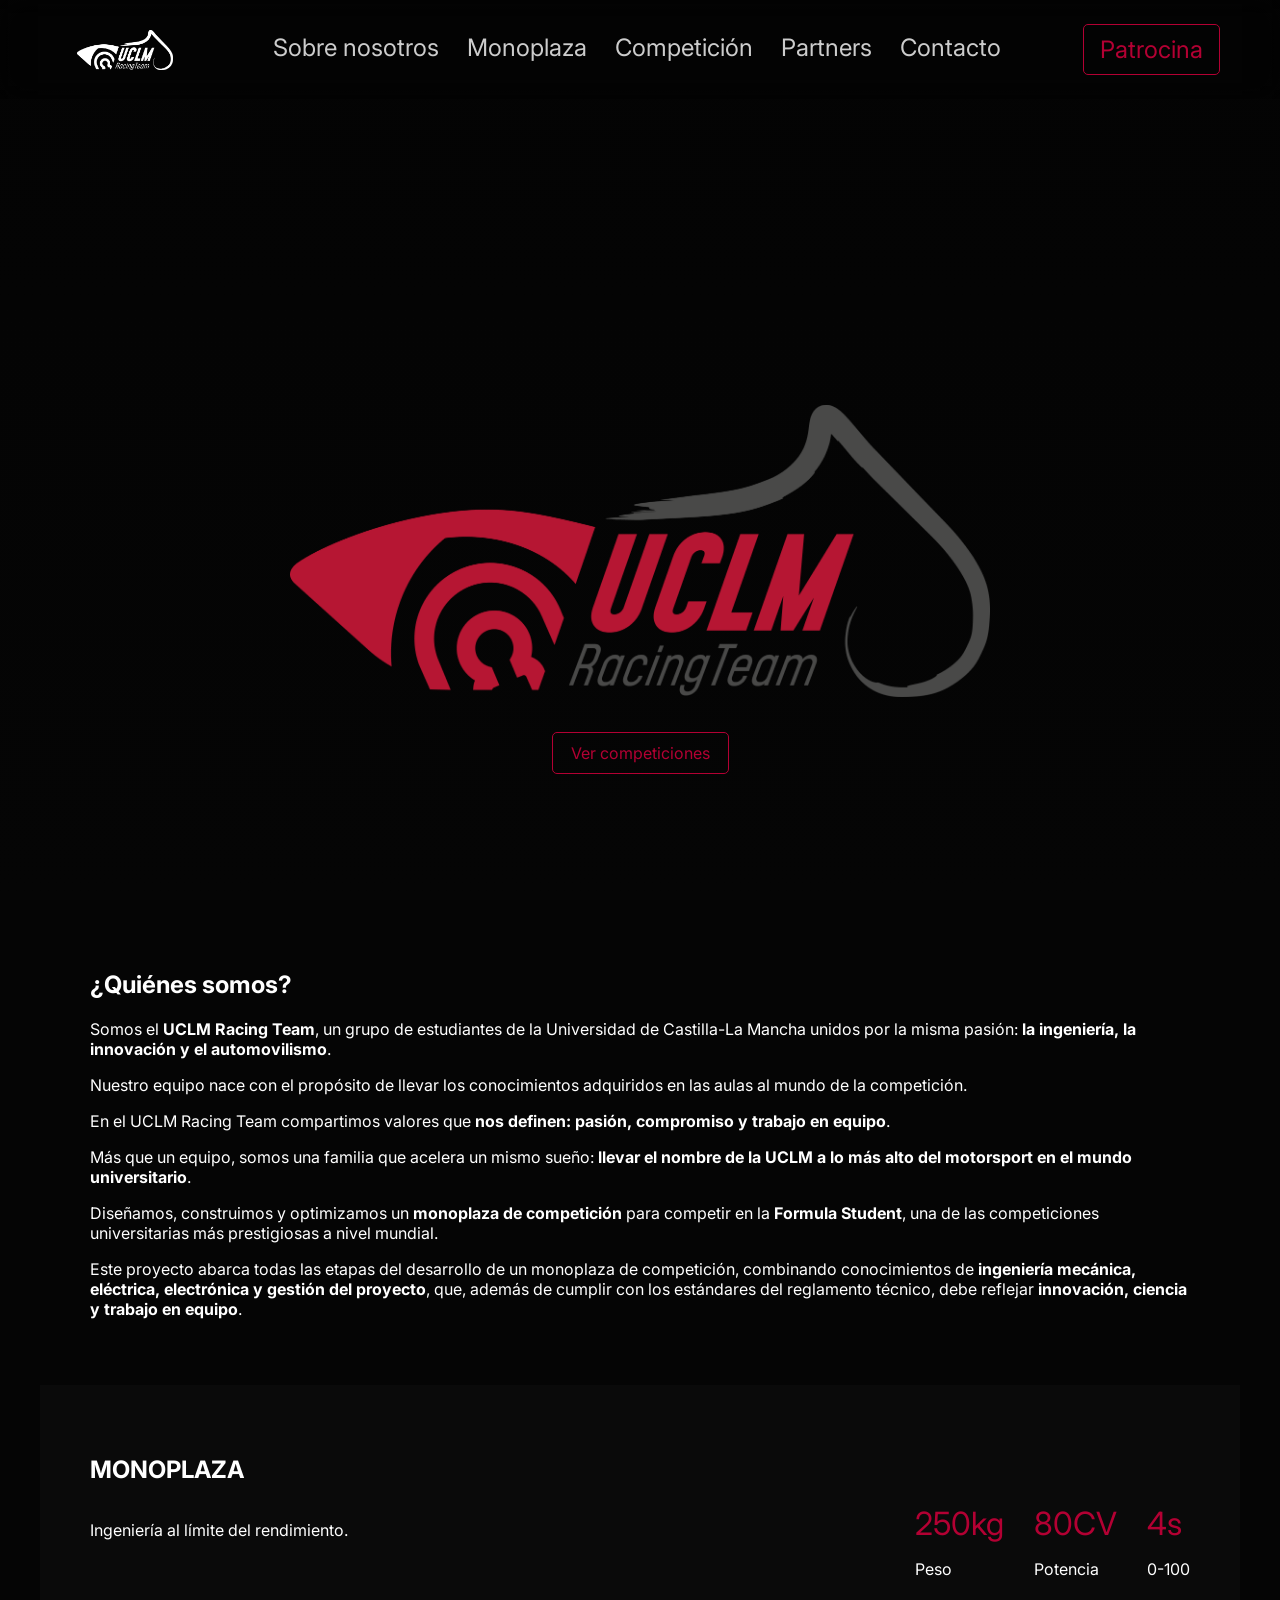
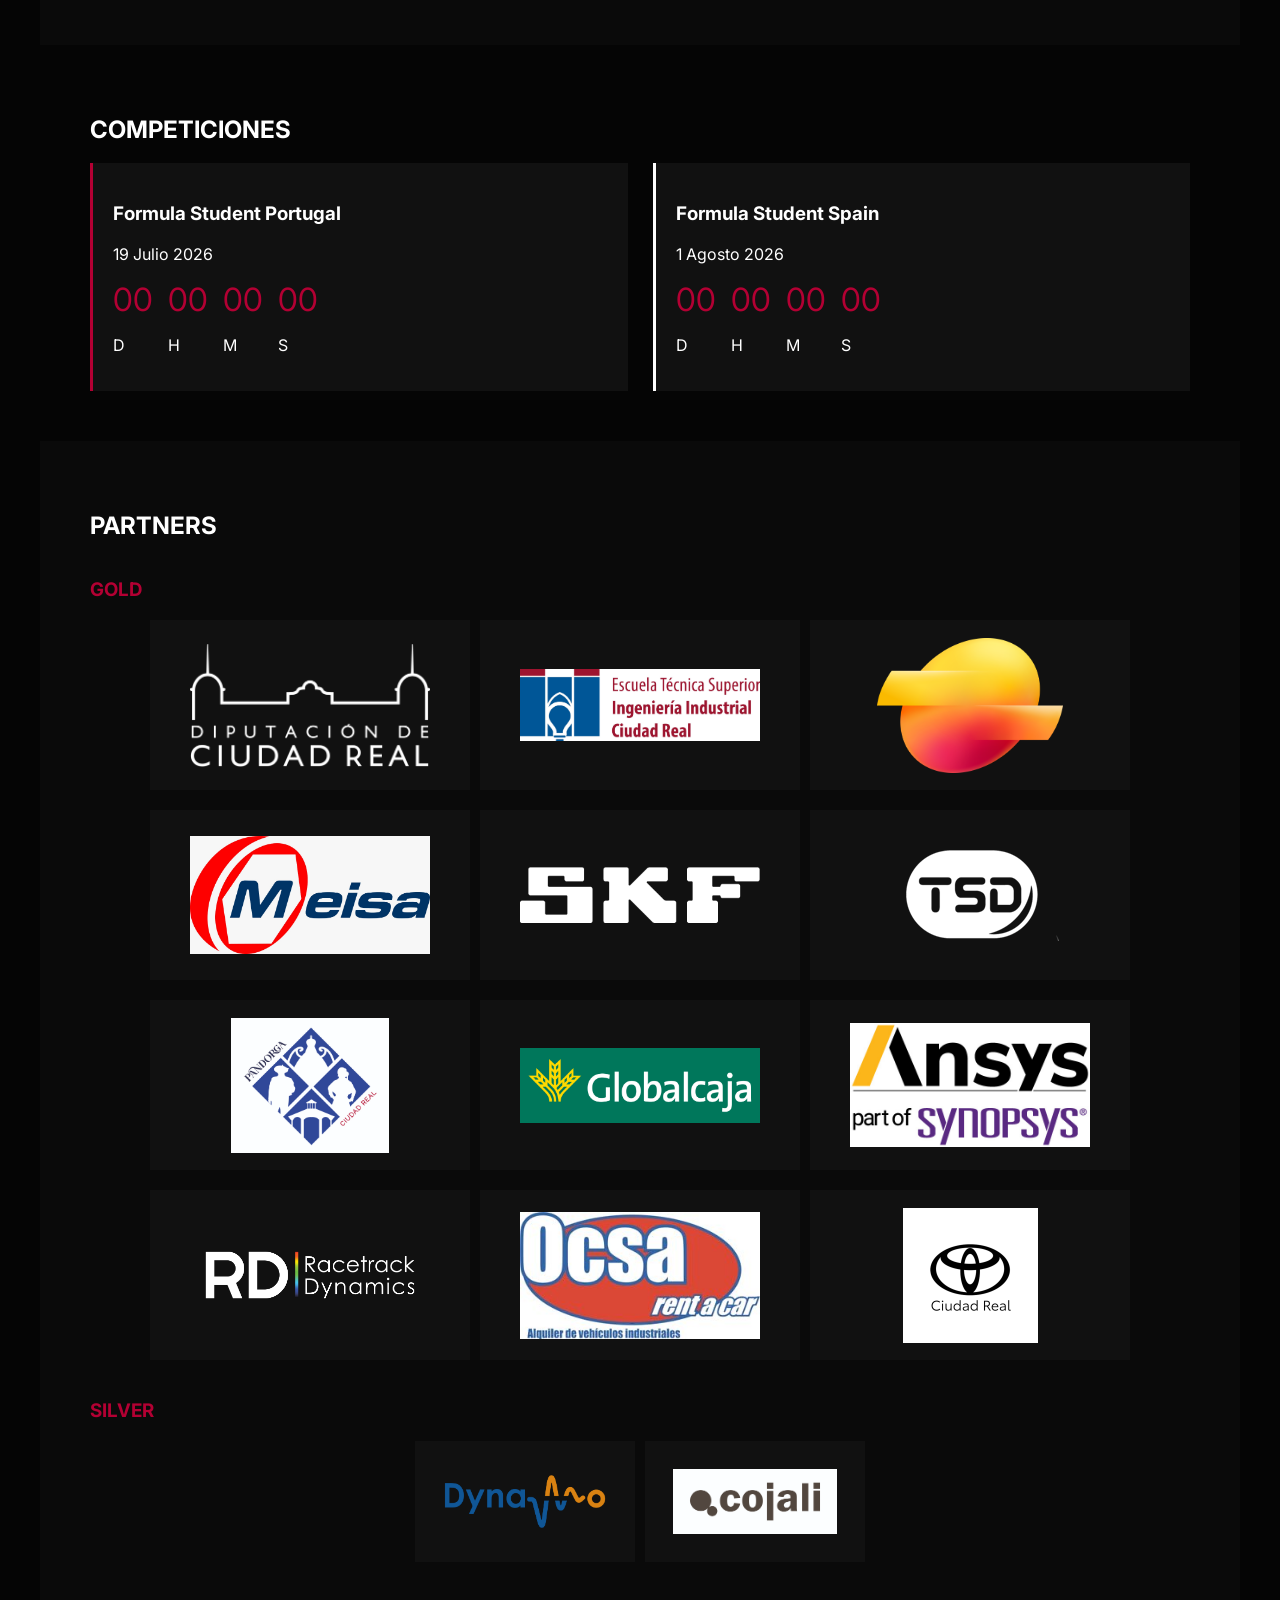
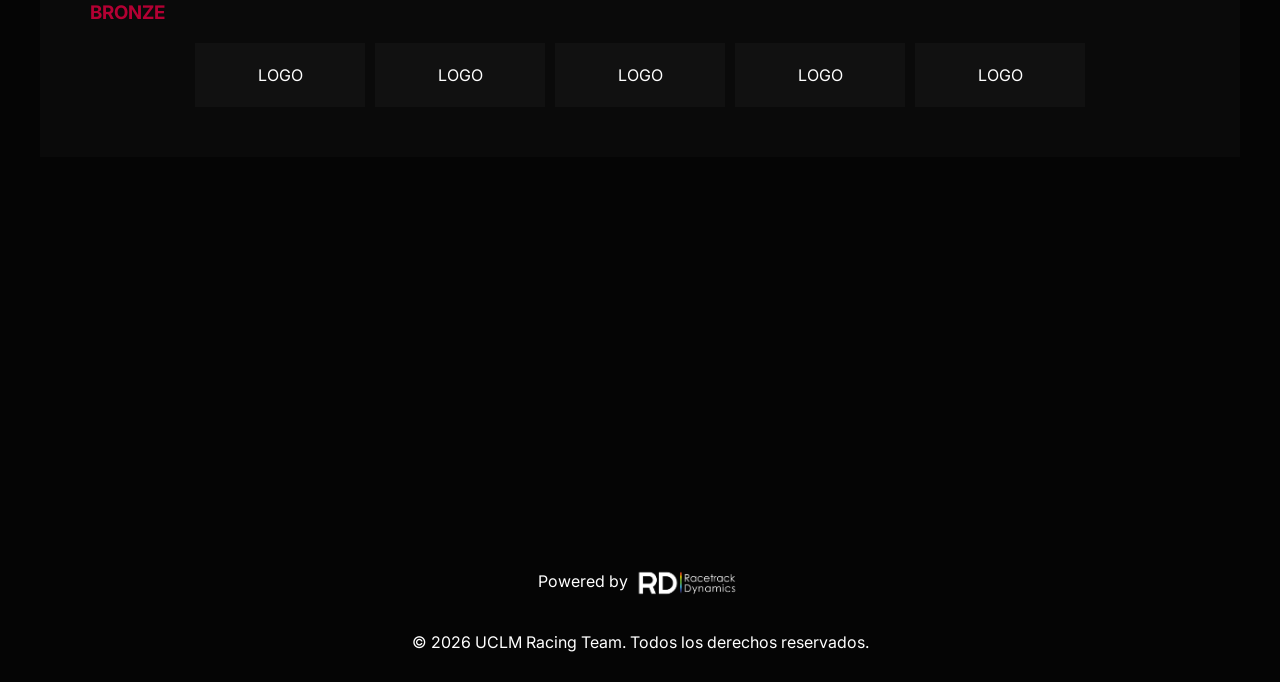
==== about/index.html @ 9bc58923 "cambiada la estructura de muuuchas cosas y añadido el pedazo de patrocinador para hacer hosting de p" ====
<!DOCTYPE html>
<html lang="es">
<head>
  <meta charset="UTF-8">
  <meta name="viewport" content="width=device-width, initial-scale=1.0">
  <title>UCLM Racing Team</title>

  <link rel="stylesheet" href="../style/styles.css">
  <link href="https://fonts.googleapis.com/css2?family=Inter:wght@300;400;600;800&family=Orbitron:wght@500;700&display=swap" rel="stylesheet">
</head>

<body id="top">

<header id="navbar">
  <a class="logo" href="/" aria-label="Volver al inicio"></a>

  <nav class="nav-links">
    <div class="dropdown">
      <a href="../about/index.html">Sobre nosotros</a>
      <div class="dropdown-menu">
        <a href="../about/index.html">¿Quiénes somos?</a>
        <a href="../historia/index.html">Historia</a>
        <a href="#deps">Miembros</a>
        <a href="#deps">Departamentos</a>
      </div>
    </div>
    <a href="../index.html#car">Monoplaza</a>
    <a href="../index.html#races">Competición</a>
    <a href="../index.html#sponsors">Partners</a>
    <a href="../index.html#contact">Contacto</a>
  </nav>

  <a class="nav-cta" href="#sponsors">Patrocina</a>
</header>

<section class="hero">
  <div class="hero-overlay"></div>

  <div class="hero-content">
    <img src = "../images/logo_UCLM-RacingTeam (color).png" alt="UCLM Racing Team Logo" class="hero-logo">
      <!-- <h2>UCLM Racing Team · Formula Student</h2> -->
    <a href="#races" class="hero-btn">Ver competiciones</a>
  </div>
</section>

<section id="about" class="section reveal compact">
  <h2>¿Quiénes somos?</h2>

  <p>Somos el <b>UCLM Racing Team</b>, un grupo de estudiantes de la Universidad de Castilla-La Mancha unidos por la misma pasión: <b>la ingeniería, la innovación y el automovilismo</b>.</p>

  <p>Nuestro equipo nace con el propósito de llevar los conocimientos adquiridos en las aulas al mundo de la competición.</p>

  <p>En el UCLM Racing Team compartimos valores que <b>nos definen: pasión, compromiso y trabajo en equipo</b>.</p>

  <p>Más que un equipo, somos una familia que acelera un mismo sueño: <b>llevar el nombre de la UCLM a lo más alto del motorsport en el mundo universitario</b>.</p>

  <p>Diseñamos, construimos y optimizamos un <b>monoplaza de competición</b> para competir en la <b>Formula Student</b>, una de las competiciones universitarias más prestigiosas a nivel mundial.</p>

  <p>Este proyecto abarca todas las etapas del desarrollo de un monoplaza de competición, combinando conocimientos de <b>ingeniería mecánica, eléctrica, electrónica y gestión del proyecto</b>, que, además de cumplir con los estándares del reglamento técnico, debe reflejar <b>innovación, ciencia y trabajo en equipo</b>.</p>
</section>

<section id="car" class="section dark reveal compact">
  <h2>MONOPLAZA</h2>

  <div class="car-layout">
    <div>
      <p class="big-text">Ingeniería al límite del rendimiento.</p>
    </div>

    <div class="car-stats">
      <div><span>250kg</span><p>Peso</p></div>
      <div><span>80CV</span><p>Potencia</p></div>
      <div><span>4s</span><p>0-100</p></div>
    </div>
  </div>
</section>

<section id="races" class="section reveal compact">
  <h2>COMPETICIONES</h2>

  <div class="races-grid">

    <div class="race-card">
      <h3>Formula Student Portugal</h3>
      <p>19 Julio 2026</p>
      <div class="countdown">
        <div><span id="daysPT">00</span><p>D</p></div>
        <div><span id="hoursPT">00</span><p>H</p></div>
        <div><span id="minPT">00</span><p>M</p></div>
        <div><span id="secPT">00</span><p>S</p></div>
      </div>
    </div>

    <div class="race-card highlight">
      <h3>Formula Student Spain</h3>
      <p>1 Agosto 2026</p>
      <div class="countdown">
        <div><span id="daysES">00</span><p>D</p></div>
        <div><span id="hoursES">00</span><p>H</p></div>
        <div><span id="minES">00</span><p>M</p></div>
        <div><span id="secES">00</span><p>S</p></div>
      </div>
    </div>

  </div>
</section>

<section id="sponsors" class="section dark reveal compact">
  <h2>PARTNERS</h2>

  <div class="sponsors">
    <div class="tier gold">
      <h3>GOLD</h3>
      <div class="logos big">
        <div><img src="../images/patros/gold/Diputacion Ciudad Real/diputacion-ciudad-real-3.png" alt="Diputación Ciudad Real"></div>
        <div><img src="../images/patros/gold/ETSII-CR/Logotipo ETSIICR 2021 Color.jpg" alt="ETSII-CR"></div>
        <div><img src="../images/patros/gold/Repsol/Repsol_Logotipo/01_Simbolo/Color/RGB/Repsol_Logotipo_Simbolo_Color_RGB_H.png" alt="Repsol"></div>
        <div><img src="../images/patros/gold/Meisa/20260123_123821000_iOS.jpg" alt="Meisa"></div>
        <div><img src="../images/patros/gold/SKF/SKF_logotype_white_RGB.png" alt="SKF"></div>
        <div><img src="../images/patros/gold/TSD/TSD_WHITE.png" alt="TSD"></div>
        <div><img src="../images/patros/gold/IMPEFE - Pandorga/Isologo color.jpg" alt="IMPEFE - Pandorga"></div>
        <div><img src="../images/patros/gold/Globalcaja/logos-globalcaja-fondo-verde/Logo horizontal_Fondo verde.jpg" alt="Globalcaja"></div>
        <div><img src="../images/patros/gold/ANSYS/Ansys Synopsys/Ansys/JPG/endorsed-ansys-logos-full-color-rgb.jpg" alt="ANSYS"></div>
        <div><img src="../images/patros/gold/Racetrack Dynamics/RD Logo - White - Full - PNG.png" alt="Racetrack Dynamics"></div>
        <div><img src="../images/patros/gold/Ocsa/IMG_1213-removebg-preview.jpg" alt="Ocsa"></div>
        <div><img src="../images/patros/gold/Toyota/Imagen PNG 3.png" alt="Toyota"></div>
      </div>
    </div>

    <div class="tier silver">
      <h3>SILVER</h3>
      <div class="logos medium">
        <div><img src="../images/patros/silver/Dynamo/DYNAMO sin texto.png" alt="ETSII-CR"></div>
        <div><img src="../images/patros/silver/cojali/Cojali_logo.jpg" alt="Autodesk"></div>
      </div>
    </div>

    <div class="tier bronze">
      <h3>BRONZE</h3>
      <div class="logos small">
        <div>LOGO</div><div>LOGO</div><div>LOGO</div><div>LOGO</div><div>LOGO</div>
      </div>
    </div>
  </div>
</section>

<section id="contact" class="section reveal compact">
  <h2>CONTACTO (de momento es un placeholder)</h2>

  <form>
    <input type="text" placeholder="Nombre" required>
    <input type="email" placeholder="Email" required>
    <textarea placeholder="Mensaje" required></textarea>
    <button type="submit" style="border-radius: 5px;">Enviar</button>
  </form>
</section>

<div id="footer">
  Powered by <img src="../images/patros/gold/Racetrack Dynamics/RD Logo - White - Full - PNG.png" alt="Racetrack Dynamics" class="footer-logo" width="110" style="vertical-align: middle;">
  <p id="footer-p" style="margin-top: 2em;">&copy; 2026 UCLM Racing Team. Todos los derechos reservados.</p>
</div>
<script src="../js/script.js"></script>
</body>
</html>
---- style/styles.css ----
* { box-sizing: border-box; }

html {
  scroll-behavior: smooth;
  scroll-padding-top: 90px;
}

body {
  margin: 0;
  font-family: Inter, sans-serif;
  background: #050505;
  color: white;
}

/* NAVBAR */
#navbar {
  position: fixed;
  width: 100%;
  padding: 24px 60px;
  display: flex;
  justify-content: space-between;
  align-items: center;
  background: rgba(0,0,0,0.25);
  backdrop-filter: blur(14px);
  z-index: 1000;
  transition: 0.3s;
}

#navbar.scrolled {
  background: rgba(0,0,0,0.9);
  border-bottom: 1px solid #b30033;
}

.logo {
  display: block;
  background: url("../../images/logo_UCLM-RacingTeam (white).png") center/contain no-repeat;
  width: 130px;
  height: 40px;
}

/* .logo-red { color: red; } */

.nav-links {
  display: flex;
  gap: 28px;
}

.nav-links a {
  color: rgba(255,255,255,0.8);
  text-decoration: none;
  font-size:24px;
  transition: 0.3s;
}

.nav-links a:hover { color: white; }

.dropdown {
  position: relative;
  display: inline-block;
  padding-bottom: 5px;
}

.dropdown-menu {
  display: none;
  position: absolute;
  background: rgba(0, 0, 0, 0.9);
  min-width: 180px;
  box-shadow: 0 8px 16px rgba(0, 0, 0, 0.5);
  padding: 12px 0;
  z-index: 1001;
  border-radius: 5px;
  border: 1px solid #b30033;
  top: 100%;
  left: 0;
  margin-top: 0;
}

.dropdown-menu a {
  color: rgba(255, 255, 255, 0.8);
  padding: 12px 20px;
  text-decoration: none;
  display: block;
  font-size: 16px;
  transition: 0.3s;
}

.dropdown-menu a:hover {
  background: #b30033;
  color: white;
}

.dropdown:hover .dropdown-menu {
  display: block;
}

.nav-cta {
  padding: 10px 16px;
  border: 1px solid #b30033;
  border-radius: 5px;
  color: #b30033;
  text-decoration: none;
  font-size: 24px;
}

.nav-cta:hover {
  background: #b30033;
  color: black;
}

/* HERO */
.hero {
  height: 100vh;
  background: url("../../images/DSC_0134.JPG") center/cover no-repeat;
  position: relative;
}

.hero-overlay {
  position: absolute;
  inset: 0;
  background: linear-gradient(to bottom, rgba(0,0,0,0.3), #050505);
}

.hero-content {
  position: relative;
  top: 45%;
  text-align: center;
}

.hero h1 {
  font-size: clamp(2rem, 5vw, 4rem);
  font-family: Orbitron;
  color: #b30033;
}

.hero-btn {
  display: inline-block;
  margin-top: 15px;
  padding: 10px 18px;
  border: 1px solid #b30033;
  color: #b30033;
  text-decoration: none;
  border-radius: 5px;
}

.hero-btn:hover {
  background: #b30033;
  color: black;
}

.hero-logo {
  display: block;
  width: min(700px, 90vw);
  height: auto;
  margin: -00px auto 20px;
}

/* SECTIONS */
.section {
  padding: 70px 50px;
  max-width: 1200px;
  margin: auto;
}

.compact {
  padding-top: 50px;
  padding-bottom: 50px;
}

.dark { background: #0a0a0a; }

/* CAR */
.car-layout {
  display: flex;
  justify-content: space-between;
}

.car-stats {
  display: flex;
  gap: 30px;
}

.car-stats span {
  color: #b30033;
  font-size: 2rem;
}

/* RACES */
.races-grid {
  display: grid;
  grid-template-columns: repeat(auto-fit, minmax(250px,1fr));
  gap: 25px;
}

.race-card {
  background: #111;
  padding: 20px;
  border-left: 3px solid #b30033;
}

.race-card.highlight {
  border-left: 3px solid white;
}

.countdown {
  display: flex;
  gap: 15px;
  margin-top: 10px;
}

.countdown span {
  font-size: 2rem;
  color: #b30033;
}

/* SPONSORS */
.sponsors {
  display: flex;
  flex-direction: column;
  gap: 20px;
}

.tier h3 { color: #b30033; }

.logos {
  display: flex;
  gap: 20px 10px;
  flex-wrap: wrap;
  justify-content: center;
  margin-bottom: 20px;
}

.logos:last-child {
  margin-bottom: 0;
}

.logos div {
  background: #111;
  flex: 0 1 260px;
  width: 260px;
  padding: 35px;
  text-align: center;
  max-height: 150px;
  display: flex;
  align-items: center;
  justify-content: center;
  overflow: hidden;
}

.logos img {
  max-width: 100%;
  max-height: 120px;
  object-fit: contain;
}

.gold .logos div {
  flex: 0 1 320px;
  width: 320px;
  padding: 40px;
  max-height: 170px;
}

.gold .logos img {
  max-height: 135px;
}

.silver .logos div {
  flex: 0 1 220px;
  width: 220px;
  padding: 28px;
  max-height: 130px;
}

.silver .logos img {
  max-height: 105px;
}

.bronze .logos div {
  flex: 0 1 170px;
  width: 170px;
  padding: 22px;
  max-height: 110px;
}

.bronze .logos img {
  max-height: 90px;
}

.medium div { padding: 30px; max-height: 120px; }
.small div { padding: 22px; max-height: 100px; }

#footer{
  text-align: center;
  padding: 30px 20px;
  width: 100%;
}


#footer-p {
  width: 100%;
  text-align: center;
  margin: 0;
}

/* FORM */
input, textarea {
  width: 100%;
  padding: 12px;
  margin-top: 10px;
  background: #111;
  border: none;
  color: white;
}

button {
  margin-top: 10px;
  padding: 10px 20px;
  background: #b30033;
  border: none;
}

/* REVEAL */
.reveal {
  opacity: 0;
  transform: translateY(25px);
  transition: 0.8s;
}

.reveal.active {
  opacity: 1;
  transform: translateY(0);
}

section[id] {
  scroll-margin-top: 90px;
}

/* RESPONSIVE */
@media (max-width: 768px) {
  #navbar { padding: 10px 20px; }
  .nav-links { display: none; }

  .car-layout {
    flex-direction: column;
    gap: 20px;
  }

  .logos {
    flex-direction: column;
  }

  .logos div {
    width: 100%;
    min-width: 0;
    flex: 1 1 auto;
    max-height: none;
  }

  .logos img {
    max-width: 80%;
    max-height: 110px;
  }
}
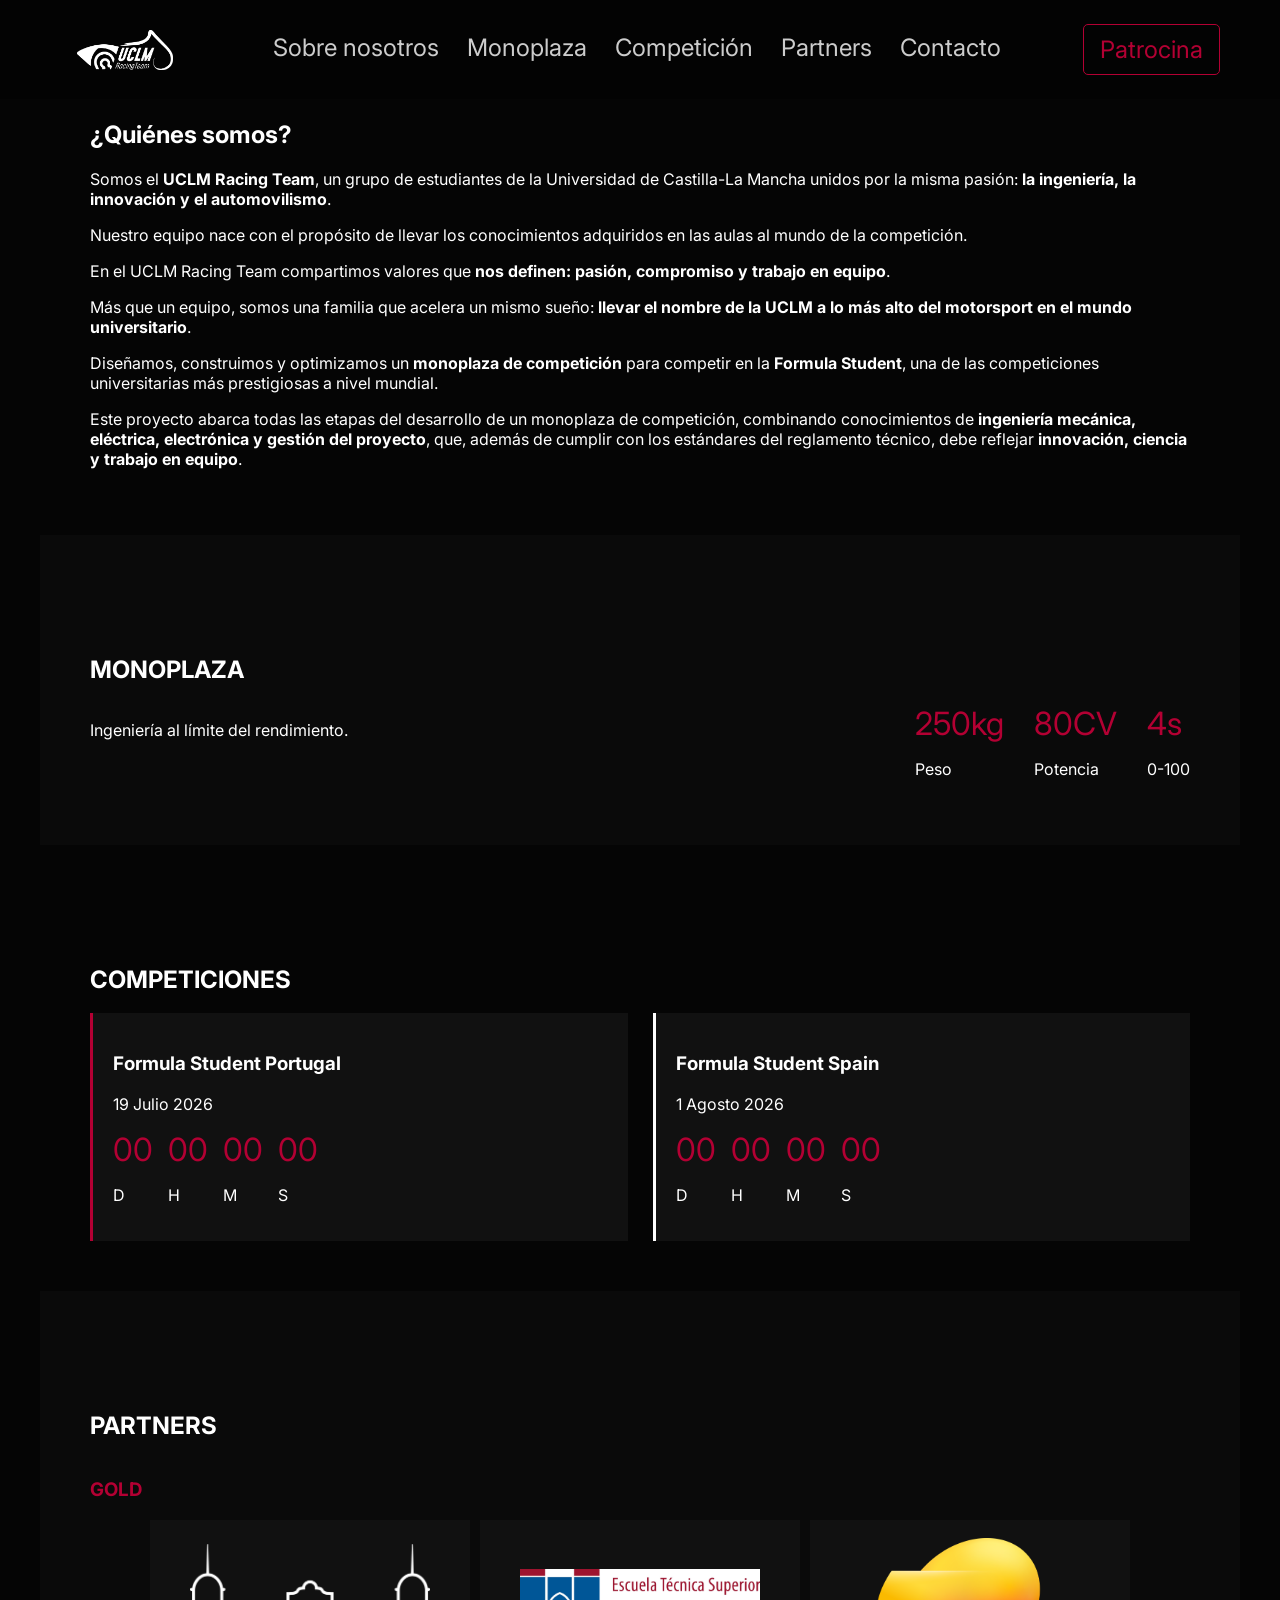
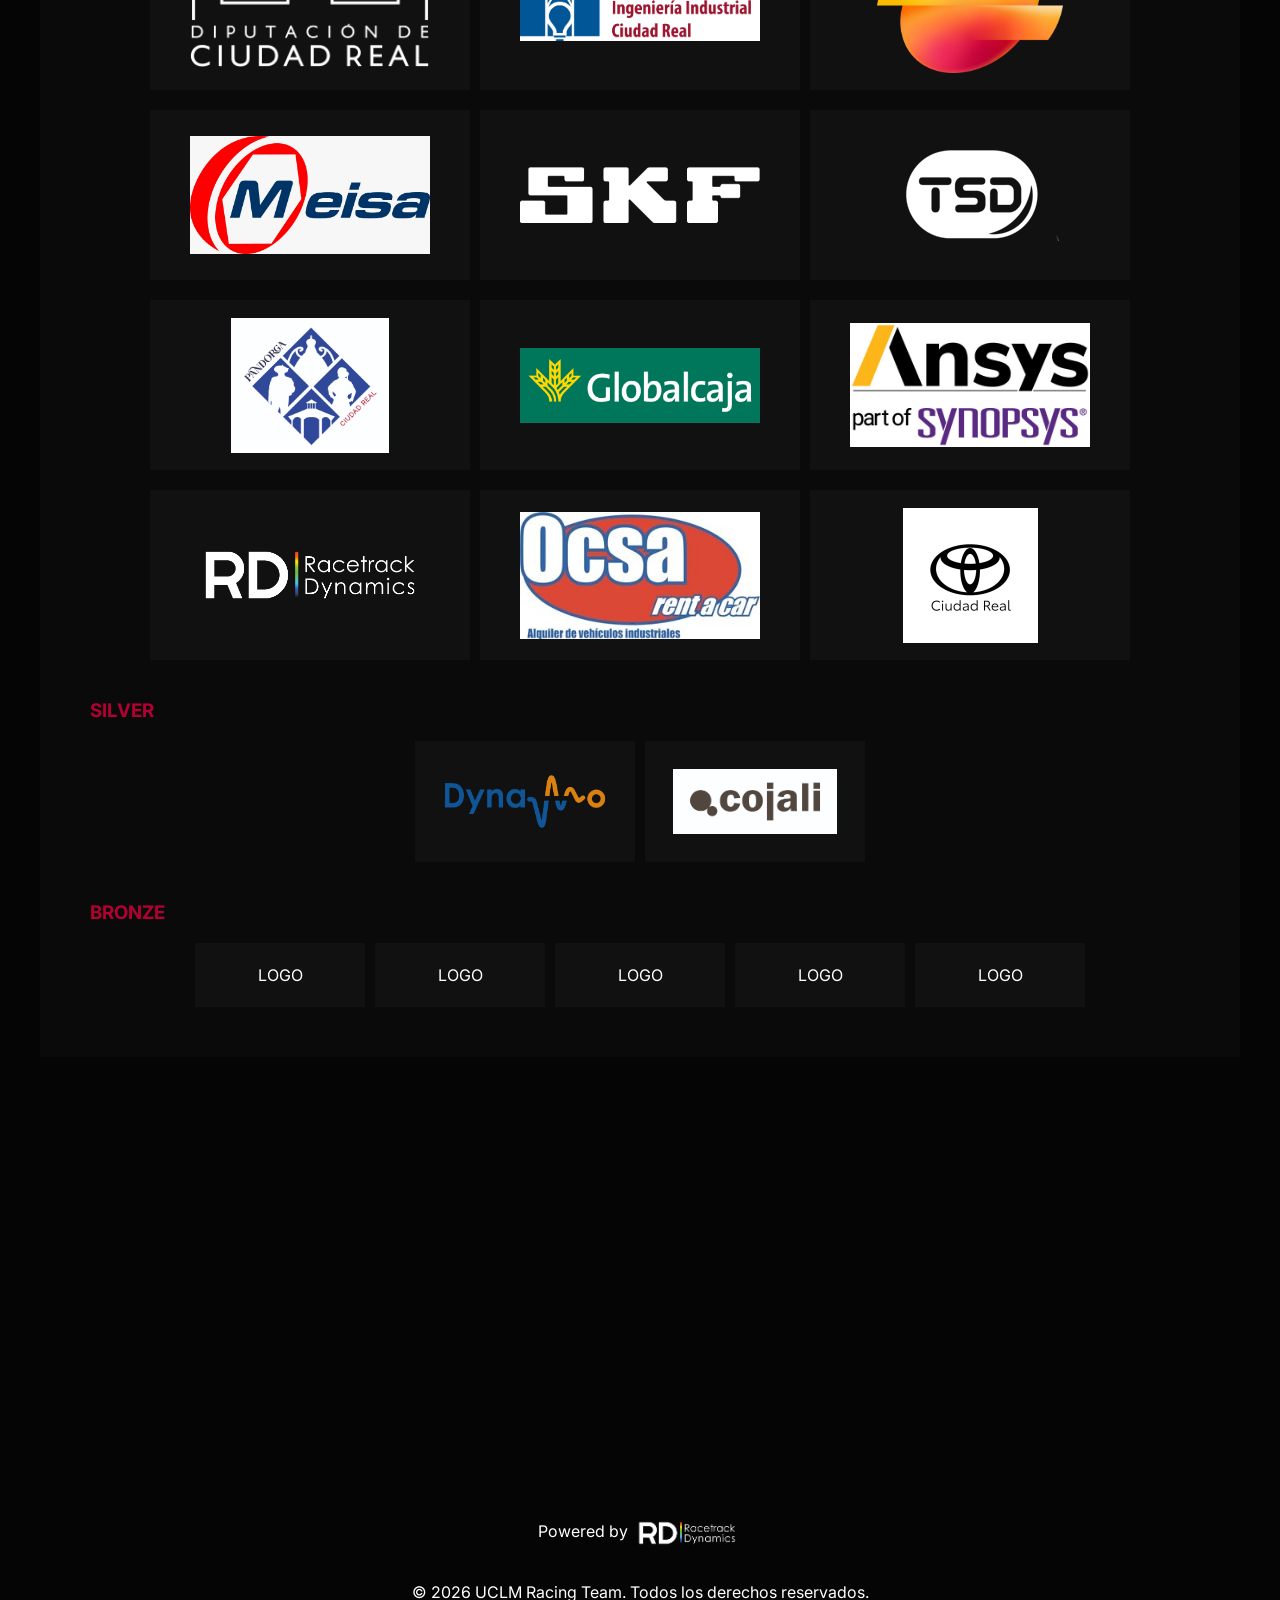
==== commit 6d86782e: "añadidas cosicas pequeñas, principalmente para que estén" ====
--- a/about/index.html
+++ b/about/index.html
@@ -33,18 +33,10 @@
   <a class="nav-cta" href="#sponsors">Patrocina</a>
 </header>
 
-<section class="hero">
-  <div class="hero-overlay"></div>
 
-  <div class="hero-content">
-    <img src = "../images/logo_UCLM-RacingTeam (color).png" alt="UCLM Racing Team Logo" class="hero-logo">
-      <!-- <h2>UCLM Racing Team · Formula Student</h2> -->
-    <a href="#races" class="hero-btn">Ver competiciones</a>
-  </div>
-</section>
 
-<section id="about" class="section reveal compact">
-  <h2>¿Quiénes somos?</h2>
+<section id="about" class="section reveal compact" margin-top="100px">
+  <h1>¿Quiénes somos?</h1>
 
   <p>Somos el <b>UCLM Racing Team</b>, un grupo de estudiantes de la Universidad de Castilla-La Mancha unidos por la misma pasión: <b>la ingeniería, la innovación y el automovilismo</b>.</p>
 
--- a/style/styles.css
+++ b/style/styles.css
@@ -162,7 +162,7 @@
 }
 
 .compact {
-  padding-top: 50px;
+  padding-top: 100px;
   padding-bottom: 50px;
 }
 
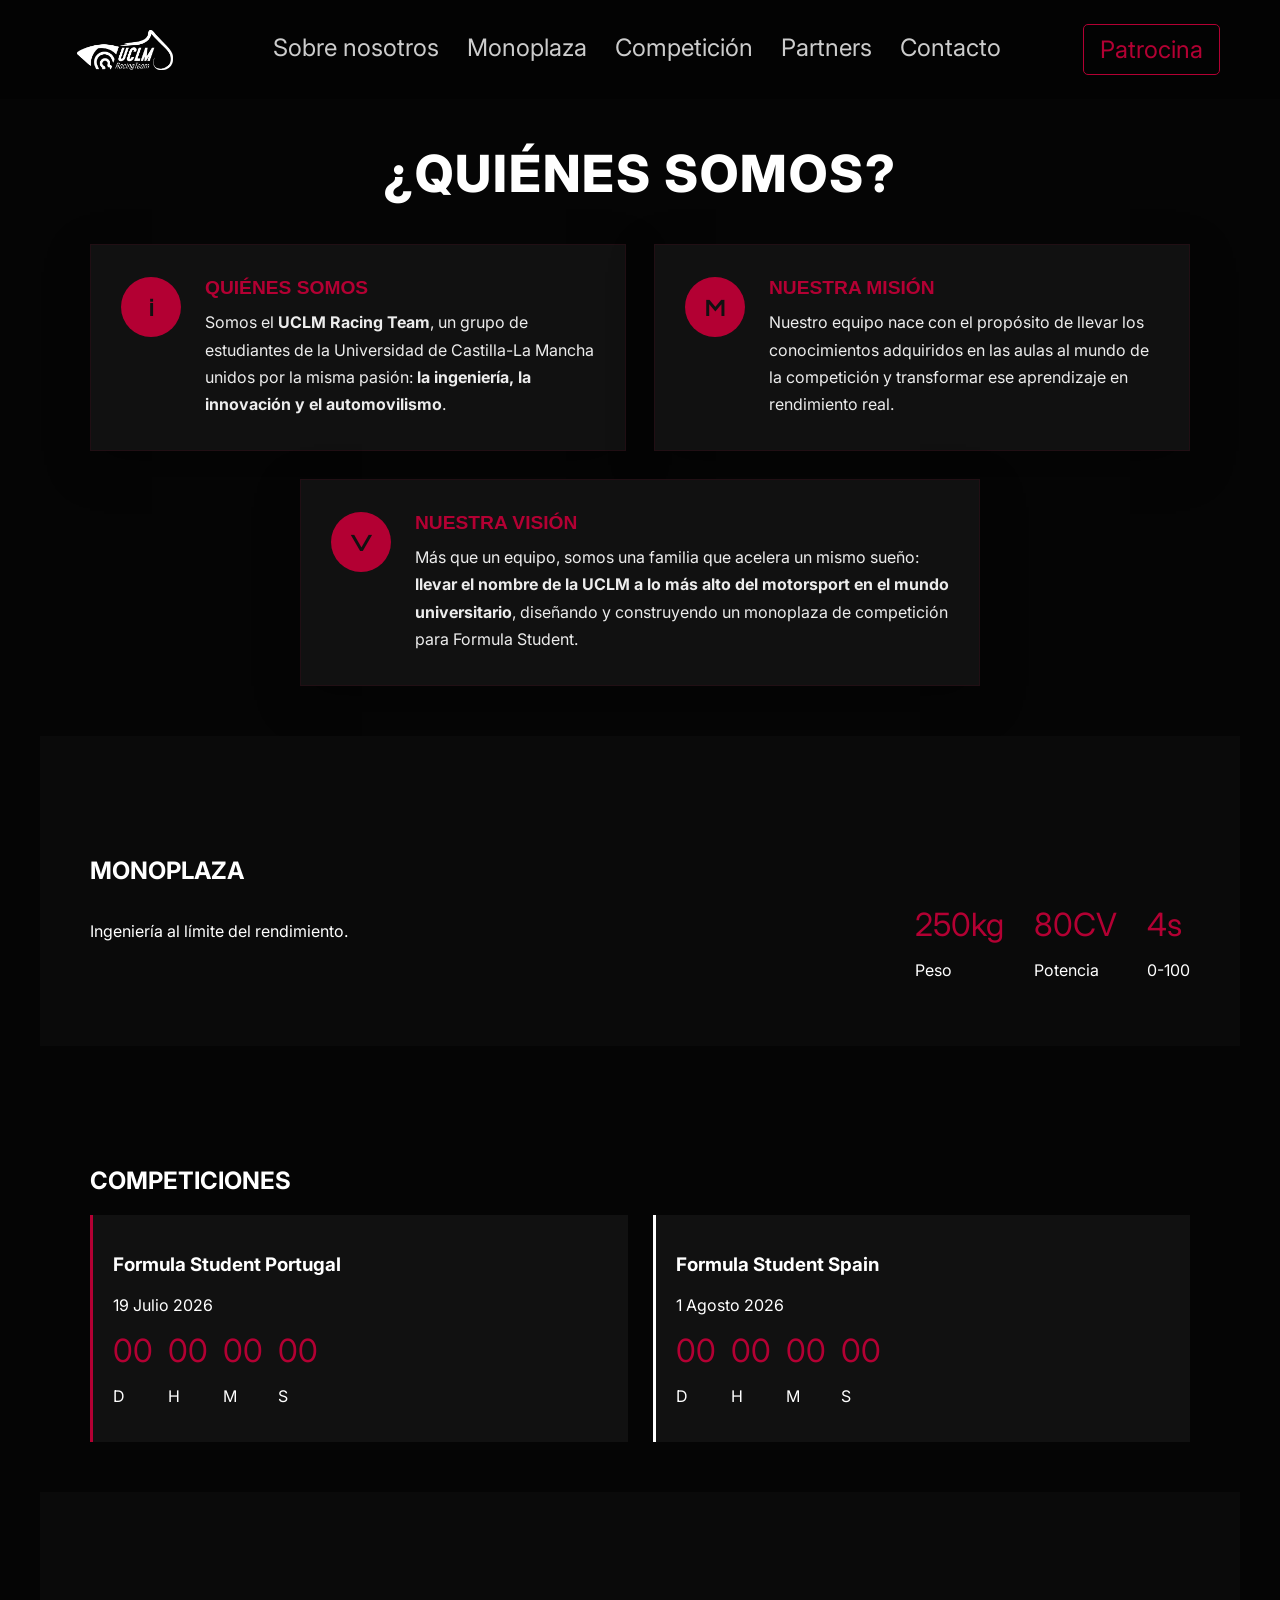
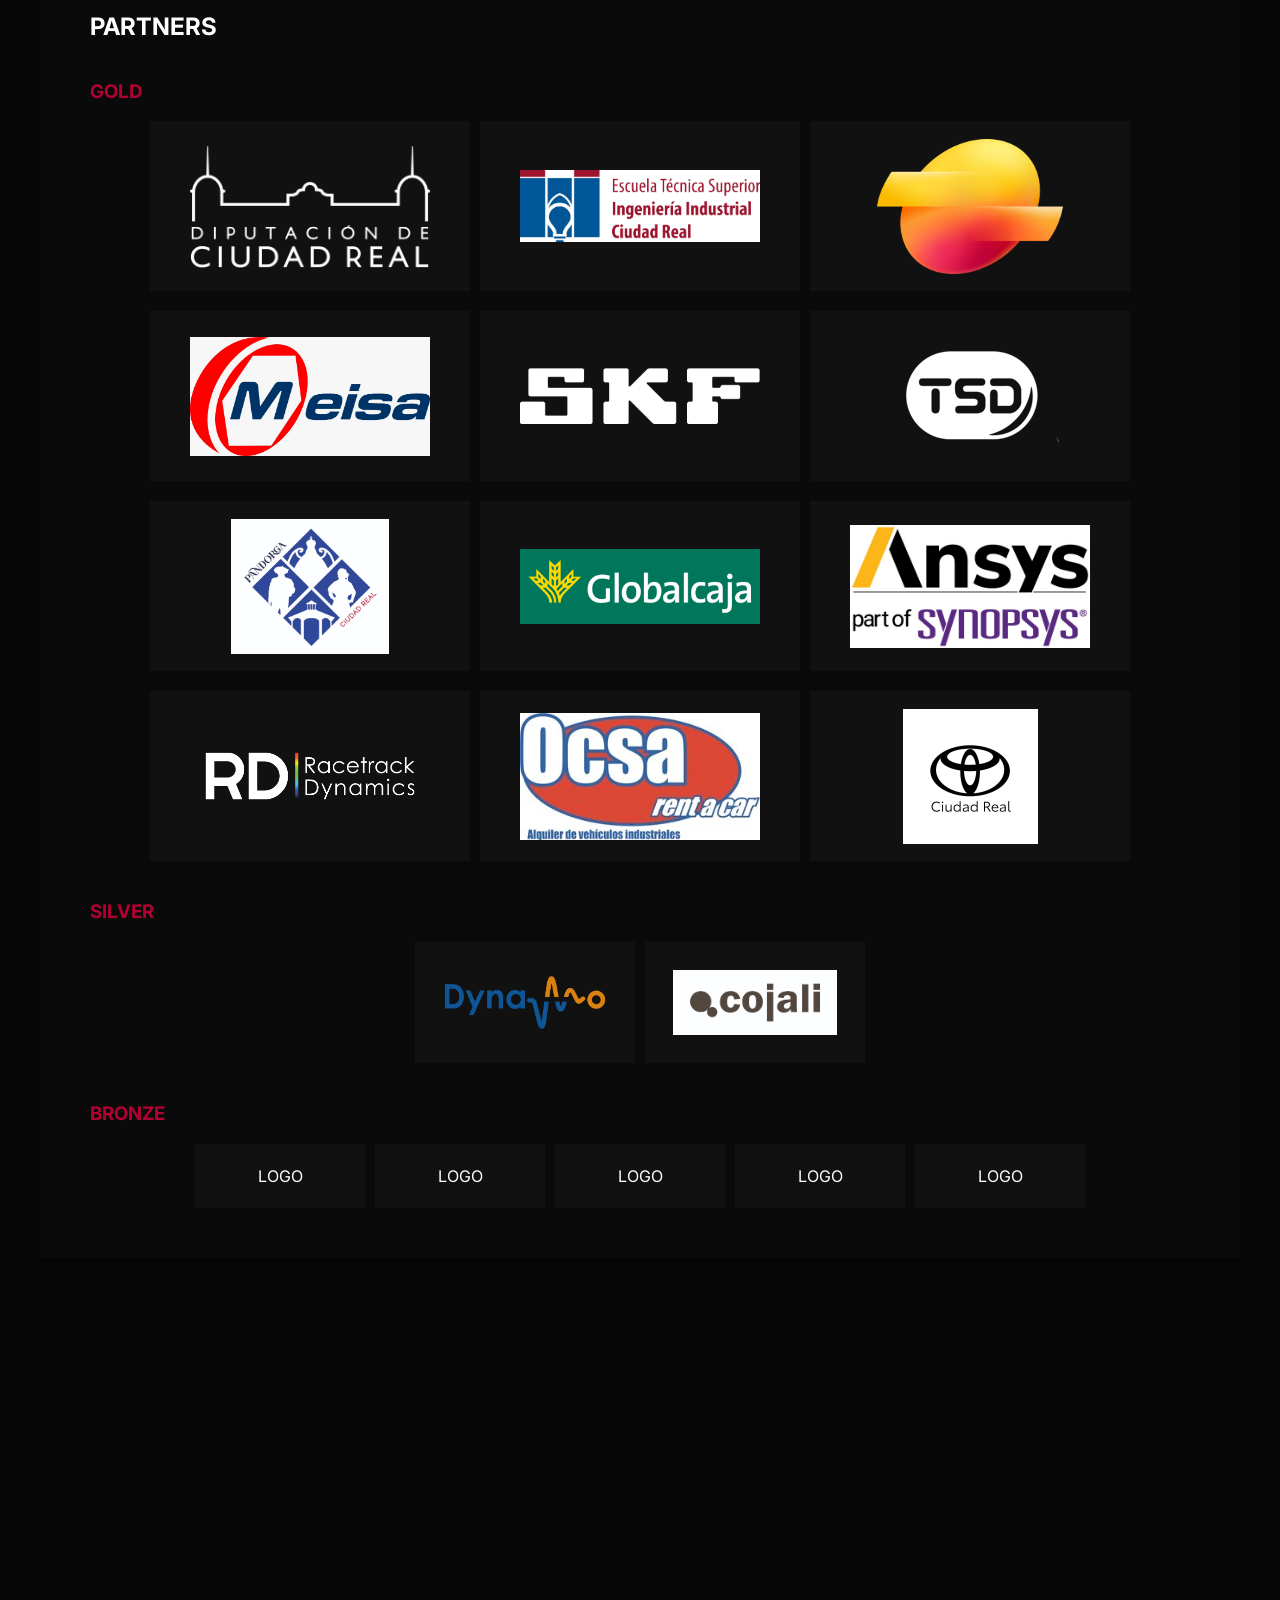
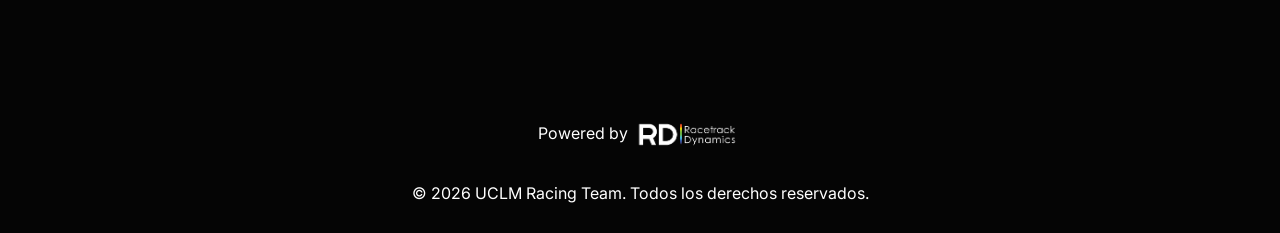
==== commit eda26e39: "actualizada la sección "Quienes somos" y añadidos casi todos los patros" ====
--- a/about/index.html
+++ b/about/index.html
@@ -35,20 +35,34 @@
 
 
 
-<section id="about" class="section reveal compact" margin-top="100px">
-  <h1>¿Quiénes somos?</h1>
+<section id="about" class="section reveal compact about-section">
+  <h2>¿QUIÉNES SOMOS?</h2>
 
-  <p>Somos el <b>UCLM Racing Team</b>, un grupo de estudiantes de la Universidad de Castilla-La Mancha unidos por la misma pasión: <b>la ingeniería, la innovación y el automovilismo</b>.</p>
+  <div class="about-grid">
+    <article class="about-card">
+      <div class="about-icon" aria-hidden="true">i</div>
+      <div class="about-copy">
+        <h3>QUIÉNES SOMOS</h3>
+        <p>Somos el <b>UCLM Racing Team</b>, un grupo de estudiantes de la Universidad de Castilla-La Mancha unidos por la misma pasión: <b>la ingeniería, la innovación y el automovilismo</b>.</p>
+      </div>
+    </article>
 
-  <p>Nuestro equipo nace con el propósito de llevar los conocimientos adquiridos en las aulas al mundo de la competición.</p>
+    <article class="about-card">
+      <div class="about-icon" aria-hidden="true">M</div>
+      <div class="about-copy">
+        <h3>NUESTRA MISIÓN</h3>
+        <p>Nuestro equipo nace con el propósito de llevar los conocimientos adquiridos en las aulas al mundo de la competición y transformar ese aprendizaje en rendimiento real.</p>
+      </div>
+    </article>
 
-  <p>En el UCLM Racing Team compartimos valores que <b>nos definen: pasión, compromiso y trabajo en equipo</b>.</p>
-
-  <p>Más que un equipo, somos una familia que acelera un mismo sueño: <b>llevar el nombre de la UCLM a lo más alto del motorsport en el mundo universitario</b>.</p>
-
-  <p>Diseñamos, construimos y optimizamos un <b>monoplaza de competición</b> para competir en la <b>Formula Student</b>, una de las competiciones universitarias más prestigiosas a nivel mundial.</p>
-
-  <p>Este proyecto abarca todas las etapas del desarrollo de un monoplaza de competición, combinando conocimientos de <b>ingeniería mecánica, eléctrica, electrónica y gestión del proyecto</b>, que, además de cumplir con los estándares del reglamento técnico, debe reflejar <b>innovación, ciencia y trabajo en equipo</b>.</p>
+    <article class="about-card about-card-wide">
+      <div class="about-icon" aria-hidden="true">V</div>
+      <div class="about-copy">
+        <h3>NUESTRA VISIÓN</h3>
+        <p>Más que un equipo, somos una familia que acelera un mismo sueño: <b>llevar el nombre de la UCLM a lo más alto del motorsport en el mundo universitario</b>, diseñando y construyendo un monoplaza de competición para Formula Student.</p>
+      </div>
+    </article>
+  </div>
 </section>
 
 <section id="car" class="section dark reveal compact">
--- a/style/styles.css
+++ b/style/styles.css
@@ -161,6 +161,88 @@
   margin: auto;
 }
 
+.about-section h2 {
+  text-align: center;
+  font-family: Inter, sans-serif;
+  font-weight: 800;
+  letter-spacing: 0.04em;
+  font-size: clamp(2rem, 4vw, 3.5rem);
+  margin-bottom: 40px;
+}
+
+.about-grid {
+  display: grid;
+  grid-template-columns: repeat(2, minmax(0, 1fr));
+  gap: 28px;
+}
+
+.about-card {
+  display: flex;
+  align-items: flex-start;
+  gap: 24px;
+  padding: 32px 30px;
+  background: #111;
+  border: 1px solid rgba(179, 0, 51, 0.1);
+  box-shadow: 0 14px 40px rgba(0, 0, 0, 0.35);
+}
+
+.about-card-wide {
+  grid-column: 1 / -1;
+  max-width: 680px;
+  justify-self: center;
+}
+
+.about-icon {
+  width: 60px;
+  height: 60px;
+  flex: 0 0 60px;
+  border-radius: 50%;
+  background: #b30033;
+  color: #111;
+  display: grid;
+  place-items: center;
+  font-family: Orbitron, sans-serif;
+  font-size: 1.4rem;
+  font-weight: 700;
+}
+
+.about-copy h3 {
+  margin: 0 0 10px;
+  color: #b30033;
+  font-family: Impact, Haettenschweiler, 'Arial Narrow Bold', sans-serif, sans-serif;
+  font-size: 1.2rem;
+}
+
+.about-copy p {
+  margin: 0;
+  line-height: 1.7;
+  color: rgba(255, 255, 255, 0.92);
+}
+
+@media (max-width: 900px) {
+  .about-grid {
+    grid-template-columns: 1fr;
+  }
+
+  .about-card-wide {
+    max-width: none;
+  }
+}
+
+@media (max-width: 640px) {
+  .about-card {
+    padding: 24px;
+    gap: 18px;
+  }
+
+  .about-icon {
+    width: 52px;
+    height: 52px;
+    flex-basis: 52px;
+    font-size: 1.2rem;
+  }
+}
+
 .compact {
   padding-top: 100px;
   padding-bottom: 50px;
